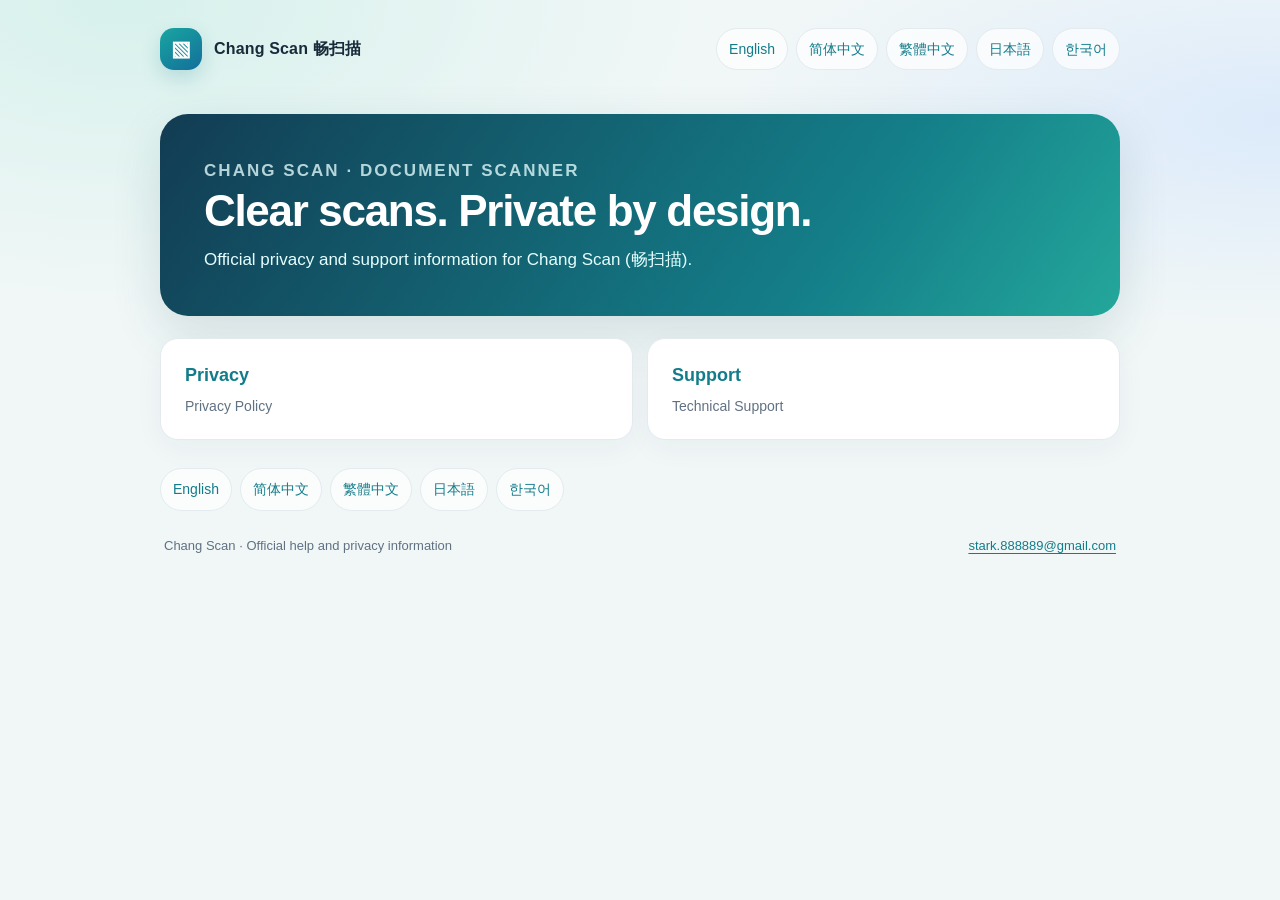
==== index.html @ e74c2b96 "Add localized privacy and support pages" ====
<!doctype html><html lang="en"><head><meta charset="utf-8"><meta name="viewport" content="width=device-width,initial-scale=1"><meta name="theme-color" content="#137c8b"><meta name="description" content="Official privacy and support information for Chang Scan (畅扫描)."><title>Clear scans. Private by design. · Chang Scan</title><link rel="stylesheet" href="assets/site.css"></head><body><div class="shell"><header class="topbar"><a class="brand" href="./"><span class="mark" aria-hidden="true">▧</span><span>Chang Scan <span lang="zh-Hans">畅扫描</span></span></a><nav class="nav"><a href="en/privacy.html">English</a><a href="zh-Hans/privacy.html">简体中文</a><a href="zh-Hant/privacy.html">繁體中文</a><a href="ja/privacy.html">日本語</a><a href="ko/privacy.html">한국어</a></nav></header><main><section class="hero"><p class="eyebrow">Chang Scan · Document Scanner</p><h1>Clear scans. Private by design.</h1><p>Official privacy and support information for Chang Scan (畅扫描).</p></section><div class="home-links"><a class="home-link" href="en/privacy.html"><strong>Privacy</strong><span>Privacy Policy</span></a><a class="home-link" href="en/support.html"><strong>Support</strong><span>Technical Support</span></a></div><div class="lang"><a href="en/privacy.html">English</a> <a href="zh-Hans/privacy.html">简体中文</a> <a href="zh-Hant/privacy.html">繁體中文</a> <a href="ja/privacy.html">日本語</a> <a href="ko/privacy.html">한국어</a></div></main><footer class="footer"><span>Chang Scan · Official help and privacy information</span><a href="mailto:stark.888889@gmail.com">stark.888889@gmail.com</a></footer></div></body></html>
---- assets/site.css ----
:root{color-scheme:light;--ink:#182b3a;--muted:#607182;--accent:#137c8b;--accent2:#18a6a0;--line:#e3ebee;--paper:#ffffff;--bg:#f1f7f7}
*{box-sizing:border-box}html{min-height:100%;background:var(--bg)}body{margin:0;color:var(--ink);font:16px/1.72 -apple-system,BlinkMacSystemFont,"Segoe UI",sans-serif;background:radial-gradient(ellipse at 10% 0%,#d7f1ec 0,transparent 36%),radial-gradient(ellipse at 100% 20%,#dceafa 0,transparent 30%),var(--bg)}
a{color:var(--accent);text-decoration-thickness:1px;text-underline-offset:3px}a:hover{color:#075a6b}.shell{width:min(960px,calc(100% - 36px));margin:0 auto;padding:28px 0 48px}.topbar{display:flex;align-items:center;justify-content:space-between;gap:16px;margin-bottom:44px}.brand{display:flex;align-items:center;gap:12px;color:var(--ink);font-weight:750;text-decoration:none;letter-spacing:.01em}.mark{display:grid;place-items:center;width:42px;height:42px;border-radius:14px;color:white;background:linear-gradient(145deg,var(--accent2),#146e9b);box-shadow:0 8px 20px #137c8b33;font-size:21px}.nav{display:flex;gap:8px;flex-wrap:wrap}.nav a,.lang a{display:inline-block;padding:8px 12px;border:1px solid var(--line);border-radius:999px;background:#ffffffb8;text-decoration:none;font-size:14px}.nav a.active{background:var(--ink);border-color:var(--ink);color:#fff}.hero{padding:42px 44px;margin-bottom:22px;border-radius:28px;color:white;background:linear-gradient(125deg,#123c53,#147f89 70%,#24a79b);box-shadow:0 18px 50px #124b5a24}.eyebrow{margin:0 0 8px;opacity:.77;text-transform:uppercase;letter-spacing:.12em;font-size:12px;font-weight:700}.hero h1{margin:0 0 8px;font-size:clamp(30px,5vw,44px);line-height:1.18;letter-spacing:-.03em}.hero p{max-width:700px;margin:0;color:#e6ffff;font-size:17px}.meta{margin-top:17px!important;font-size:13px!important;opacity:.82}.card{padding:30px 36px;margin:16px 0;border:1px solid #e6eeee;border-radius:22px;background:var(--paper);box-shadow:0 8px 32px #1834430b}.card h2{margin:0 0 8px;font-size:21px;line-height:1.35}.card p{margin:8px 0 0;color:#394e5b}.card ul{margin:8px 0 0;padding-left:22px;color:#394e5b}.card li+li{margin-top:5px}.lang{display:flex;flex-wrap:wrap;gap:8px;margin-top:28px}.footer{padding:24px 4px 0;color:var(--muted);font-size:13px;display:flex;justify-content:space-between;gap:10px;flex-wrap:wrap}.home-links{display:grid;grid-template-columns:repeat(auto-fit,minmax(220px,1fr));gap:14px}.home-link{display:block;padding:21px 24px;border:1px solid var(--line);border-radius:18px;background:white;color:var(--ink);text-decoration:none;box-shadow:0 8px 30px #1834430b}.home-link strong{display:block;color:var(--accent);font-size:18px}.home-link span{display:block;color:var(--muted);font-size:14px;margin-top:3px}@media(max-width:600px){.shell{width:min(100% - 24px,960px);padding-top:16px}.topbar{align-items:flex-start;flex-direction:column;margin-bottom:25px}.hero{padding:30px 24px;border-radius:22px}.card{padding:23px 21px;border-radius:18px}.nav a{padding:7px 10px}}
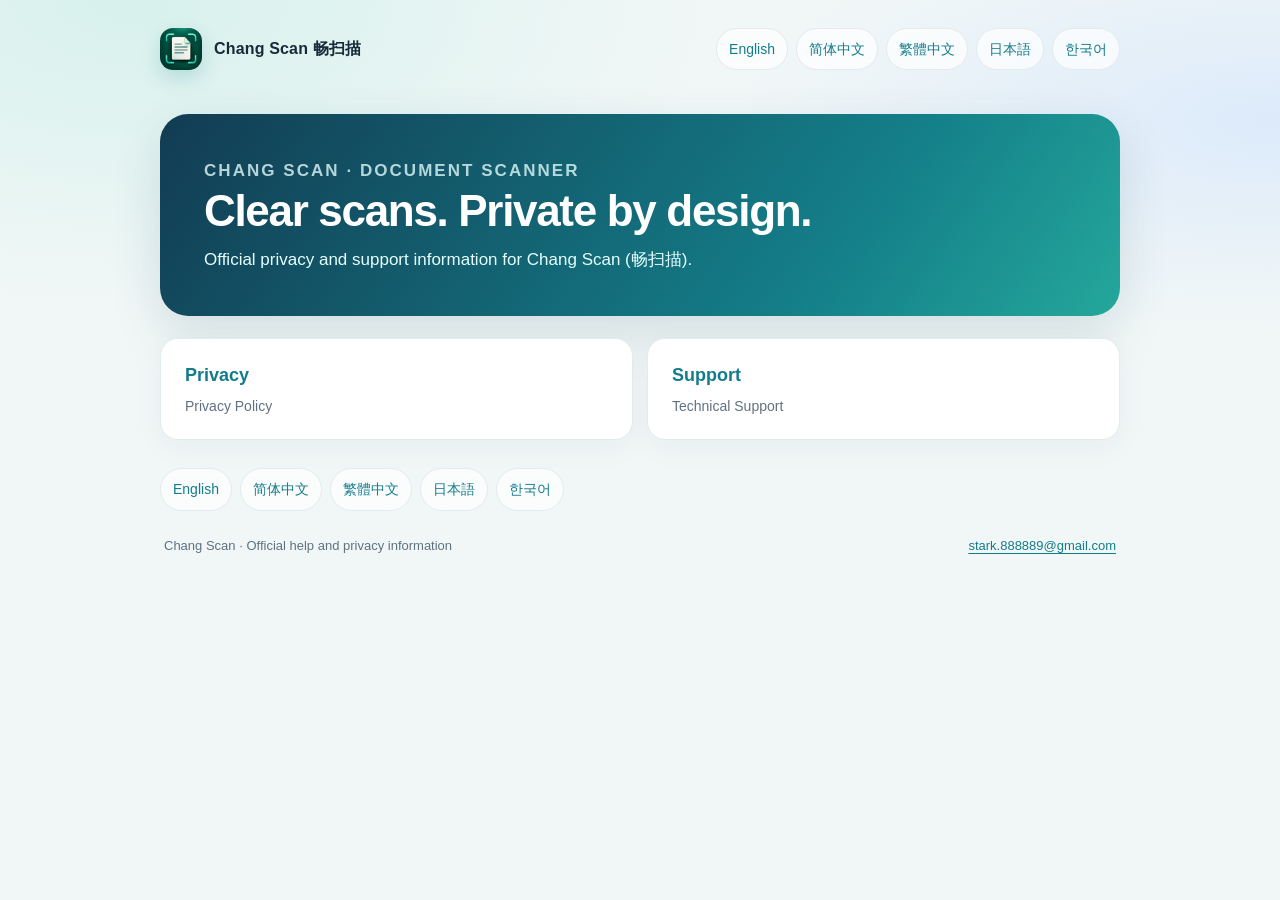
==== commit eecbac5d: "Use app icon across support site" ====
--- a/index.html
+++ b/index.html
@@ -1 +1 @@
-<!doctype html><html lang="en"><head><meta charset="utf-8"><meta name="viewport" content="width=device-width,initial-scale=1"><meta name="theme-color" content="#137c8b"><meta name="description" content="Official privacy and support information for Chang Scan (畅扫描)."><title>Clear scans. Private by design. · Chang Scan</title><link rel="stylesheet" href="assets/site.css"></head><body><div class="shell"><header class="topbar"><a class="brand" href="./"><span class="mark" aria-hidden="true">▧</span><span>Chang Scan <span lang="zh-Hans">畅扫描</span></span></a><nav class="nav"><a href="en/privacy.html">English</a><a href="zh-Hans/privacy.html">简体中文</a><a href="zh-Hant/privacy.html">繁體中文</a><a href="ja/privacy.html">日本語</a><a href="ko/privacy.html">한국어</a></nav></header><main><section class="hero"><p class="eyebrow">Chang Scan · Document Scanner</p><h1>Clear scans. Private by design.</h1><p>Official privacy and support information for Chang Scan (畅扫描).</p></section><div class="home-links"><a class="home-link" href="en/privacy.html"><strong>Privacy</strong><span>Privacy Policy</span></a><a class="home-link" href="en/support.html"><strong>Support</strong><span>Technical Support</span></a></div><div class="lang"><a href="en/privacy.html">English</a> <a href="zh-Hans/privacy.html">简体中文</a> <a href="zh-Hant/privacy.html">繁體中文</a> <a href="ja/privacy.html">日本語</a> <a href="ko/privacy.html">한국어</a></div></main><footer class="footer"><span>Chang Scan · Official help and privacy information</span><a href="mailto:stark.888889@gmail.com">stark.888889@gmail.com</a></footer></div></body></html>+<!doctype html><html lang="en"><head><meta charset="utf-8"><meta name="viewport" content="width=device-width,initial-scale=1"><meta name="theme-color" content="#137c8b"><meta name="description" content="Official privacy and support information for Chang Scan (畅扫描)."><title>Clear scans. Private by design. · Chang Scan</title><link rel="stylesheet" href="assets/site.css"><link rel="icon" type="image/png" sizes="512x512" href="assets/app-icon.png"><link rel="apple-touch-icon" sizes="180x180" href="assets/apple-touch-icon.png"></head><body><div class="shell"><header class="topbar"><a class="brand" href="./"><img class="mark" src="assets/app-icon.png" alt=""><span>Chang Scan <span lang="zh-Hans">畅扫描</span></span></a><nav class="nav"><a href="en/privacy.html">English</a><a href="zh-Hans/privacy.html">简体中文</a><a href="zh-Hant/privacy.html">繁體中文</a><a href="ja/privacy.html">日本語</a><a href="ko/privacy.html">한국어</a></nav></header><main><section class="hero"><p class="eyebrow">Chang Scan · Document Scanner</p><h1>Clear scans. Private by design.</h1><p>Official privacy and support information for Chang Scan (畅扫描).</p></section><div class="home-links"><a class="home-link" href="en/privacy.html"><strong>Privacy</strong><span>Privacy Policy</span></a><a class="home-link" href="en/support.html"><strong>Support</strong><span>Technical Support</span></a></div><div class="lang"><a href="en/privacy.html">English</a> <a href="zh-Hans/privacy.html">简体中文</a> <a href="zh-Hant/privacy.html">繁體中文</a> <a href="ja/privacy.html">日本語</a> <a href="ko/privacy.html">한국어</a></div></main><footer class="footer"><span>Chang Scan · Official help and privacy information</span><a href="mailto:stark.888889@gmail.com">stark.888889@gmail.com</a></footer></div></body></html>
--- a/assets/site.css
+++ b/assets/site.css
@@ -1,4 +1,4 @@
 
 :root{color-scheme:light;--ink:#182b3a;--muted:#607182;--accent:#137c8b;--accent2:#18a6a0;--line:#e3ebee;--paper:#ffffff;--bg:#f1f7f7}
 *{box-sizing:border-box}html{min-height:100%;background:var(--bg)}body{margin:0;color:var(--ink);font:16px/1.72 -apple-system,BlinkMacSystemFont,"Segoe UI",sans-serif;background:radial-gradient(ellipse at 10% 0%,#d7f1ec 0,transparent 36%),radial-gradient(ellipse at 100% 20%,#dceafa 0,transparent 30%),var(--bg)}
-a{color:var(--accent);text-decoration-thickness:1px;text-underline-offset:3px}a:hover{color:#075a6b}.shell{width:min(960px,calc(100% - 36px));margin:0 auto;padding:28px 0 48px}.topbar{display:flex;align-items:center;justify-content:space-between;gap:16px;margin-bottom:44px}.brand{display:flex;align-items:center;gap:12px;color:var(--ink);font-weight:750;text-decoration:none;letter-spacing:.01em}.mark{display:grid;place-items:center;width:42px;height:42px;border-radius:14px;color:white;background:linear-gradient(145deg,var(--accent2),#146e9b);box-shadow:0 8px 20px #137c8b33;font-size:21px}.nav{display:flex;gap:8px;flex-wrap:wrap}.nav a,.lang a{display:inline-block;padding:8px 12px;border:1px solid var(--line);border-radius:999px;background:#ffffffb8;text-decoration:none;font-size:14px}.nav a.active{background:var(--ink);border-color:var(--ink);color:#fff}.hero{padding:42px 44px;margin-bottom:22px;border-radius:28px;color:white;background:linear-gradient(125deg,#123c53,#147f89 70%,#24a79b);box-shadow:0 18px 50px #124b5a24}.eyebrow{margin:0 0 8px;opacity:.77;text-transform:uppercase;letter-spacing:.12em;font-size:12px;font-weight:700}.hero h1{margin:0 0 8px;font-size:clamp(30px,5vw,44px);line-height:1.18;letter-spacing:-.03em}.hero p{max-width:700px;margin:0;color:#e6ffff;font-size:17px}.meta{margin-top:17px!important;font-size:13px!important;opacity:.82}.card{padding:30px 36px;margin:16px 0;border:1px solid #e6eeee;border-radius:22px;background:var(--paper);box-shadow:0 8px 32px #1834430b}.card h2{margin:0 0 8px;font-size:21px;line-height:1.35}.card p{margin:8px 0 0;color:#394e5b}.card ul{margin:8px 0 0;padding-left:22px;color:#394e5b}.card li+li{margin-top:5px}.lang{display:flex;flex-wrap:wrap;gap:8px;margin-top:28px}.footer{padding:24px 4px 0;color:var(--muted);font-size:13px;display:flex;justify-content:space-between;gap:10px;flex-wrap:wrap}.home-links{display:grid;grid-template-columns:repeat(auto-fit,minmax(220px,1fr));gap:14px}.home-link{display:block;padding:21px 24px;border:1px solid var(--line);border-radius:18px;background:white;color:var(--ink);text-decoration:none;box-shadow:0 8px 30px #1834430b}.home-link strong{display:block;color:var(--accent);font-size:18px}.home-link span{display:block;color:var(--muted);font-size:14px;margin-top:3px}@media(max-width:600px){.shell{width:min(100% - 24px,960px);padding-top:16px}.topbar{align-items:flex-start;flex-direction:column;margin-bottom:25px}.hero{padding:30px 24px;border-radius:22px}.card{padding:23px 21px;border-radius:18px}.nav a{padding:7px 10px}}
+a{color:var(--accent);text-decoration-thickness:1px;text-underline-offset:3px}a:hover{color:#075a6b}.shell{width:min(960px,calc(100% - 36px));margin:0 auto;padding:28px 0 48px}.topbar{display:flex;align-items:center;justify-content:space-between;gap:16px;margin-bottom:44px}.brand{display:flex;align-items:center;gap:12px;color:var(--ink);font-weight:750;text-decoration:none;letter-spacing:.01em}.mark{display:block;width:42px;height:42px;flex:none;object-fit:cover;border-radius:13px;box-shadow:0 8px 20px #137c8b33}.nav{display:flex;gap:8px;flex-wrap:wrap}.nav a,.lang a{display:inline-block;padding:8px 12px;border:1px solid var(--line);border-radius:999px;background:#ffffffb8;text-decoration:none;font-size:14px}.nav a.active{background:var(--ink);border-color:var(--ink);color:#fff}.hero{padding:42px 44px;margin-bottom:22px;border-radius:28px;color:white;background:linear-gradient(125deg,#123c53,#147f89 70%,#24a79b);box-shadow:0 18px 50px #124b5a24}.eyebrow{margin:0 0 8px;opacity:.77;text-transform:uppercase;letter-spacing:.12em;font-size:12px;font-weight:700}.hero h1{margin:0 0 8px;font-size:clamp(30px,5vw,44px);line-height:1.18;letter-spacing:-.03em}.hero p{max-width:700px;margin:0;color:#e6ffff;font-size:17px}.meta{margin-top:17px!important;font-size:13px!important;opacity:.82}.card{padding:30px 36px;margin:16px 0;border:1px solid #e6eeee;border-radius:22px;background:var(--paper);box-shadow:0 8px 32px #1834430b}.card h2{margin:0 0 8px;font-size:21px;line-height:1.35}.card p{margin:8px 0 0;color:#394e5b}.card ul{margin:8px 0 0;padding-left:22px;color:#394e5b}.card li+li{margin-top:5px}.lang{display:flex;flex-wrap:wrap;gap:8px;margin-top:28px}.footer{padding:24px 4px 0;color:var(--muted);font-size:13px;display:flex;justify-content:space-between;gap:10px;flex-wrap:wrap}.home-links{display:grid;grid-template-columns:repeat(auto-fit,minmax(220px,1fr));gap:14px}.home-link{display:block;padding:21px 24px;border:1px solid var(--line);border-radius:18px;background:white;color:var(--ink);text-decoration:none;box-shadow:0 8px 30px #1834430b}.home-link strong{display:block;color:var(--accent);font-size:18px}.home-link span{display:block;color:var(--muted);font-size:14px;margin-top:3px}@media(max-width:600px){.shell{width:min(100% - 24px,960px);padding-top:16px}.topbar{align-items:flex-start;flex-direction:column;margin-bottom:25px}.hero{padding:30px 24px;border-radius:22px}.card{padding:23px 21px;border-radius:18px}.nav a{padding:7px 10px}}
